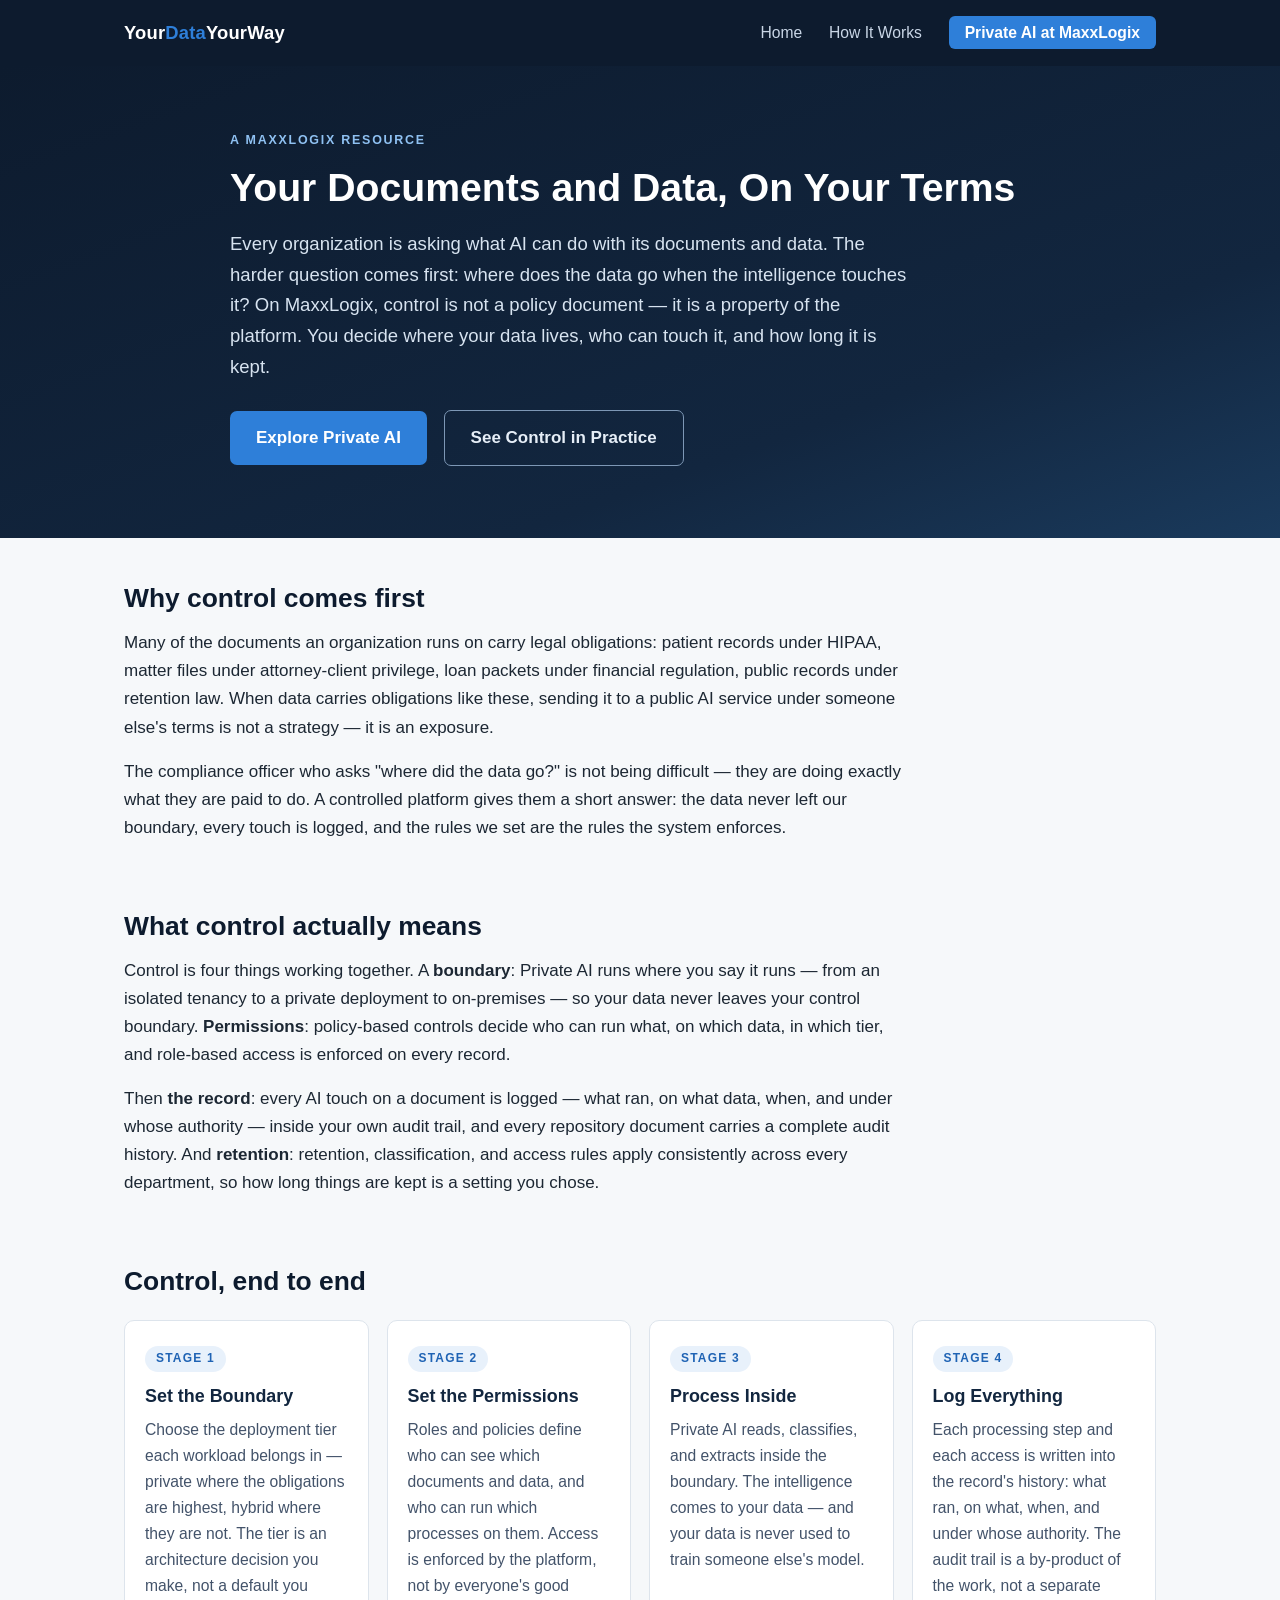
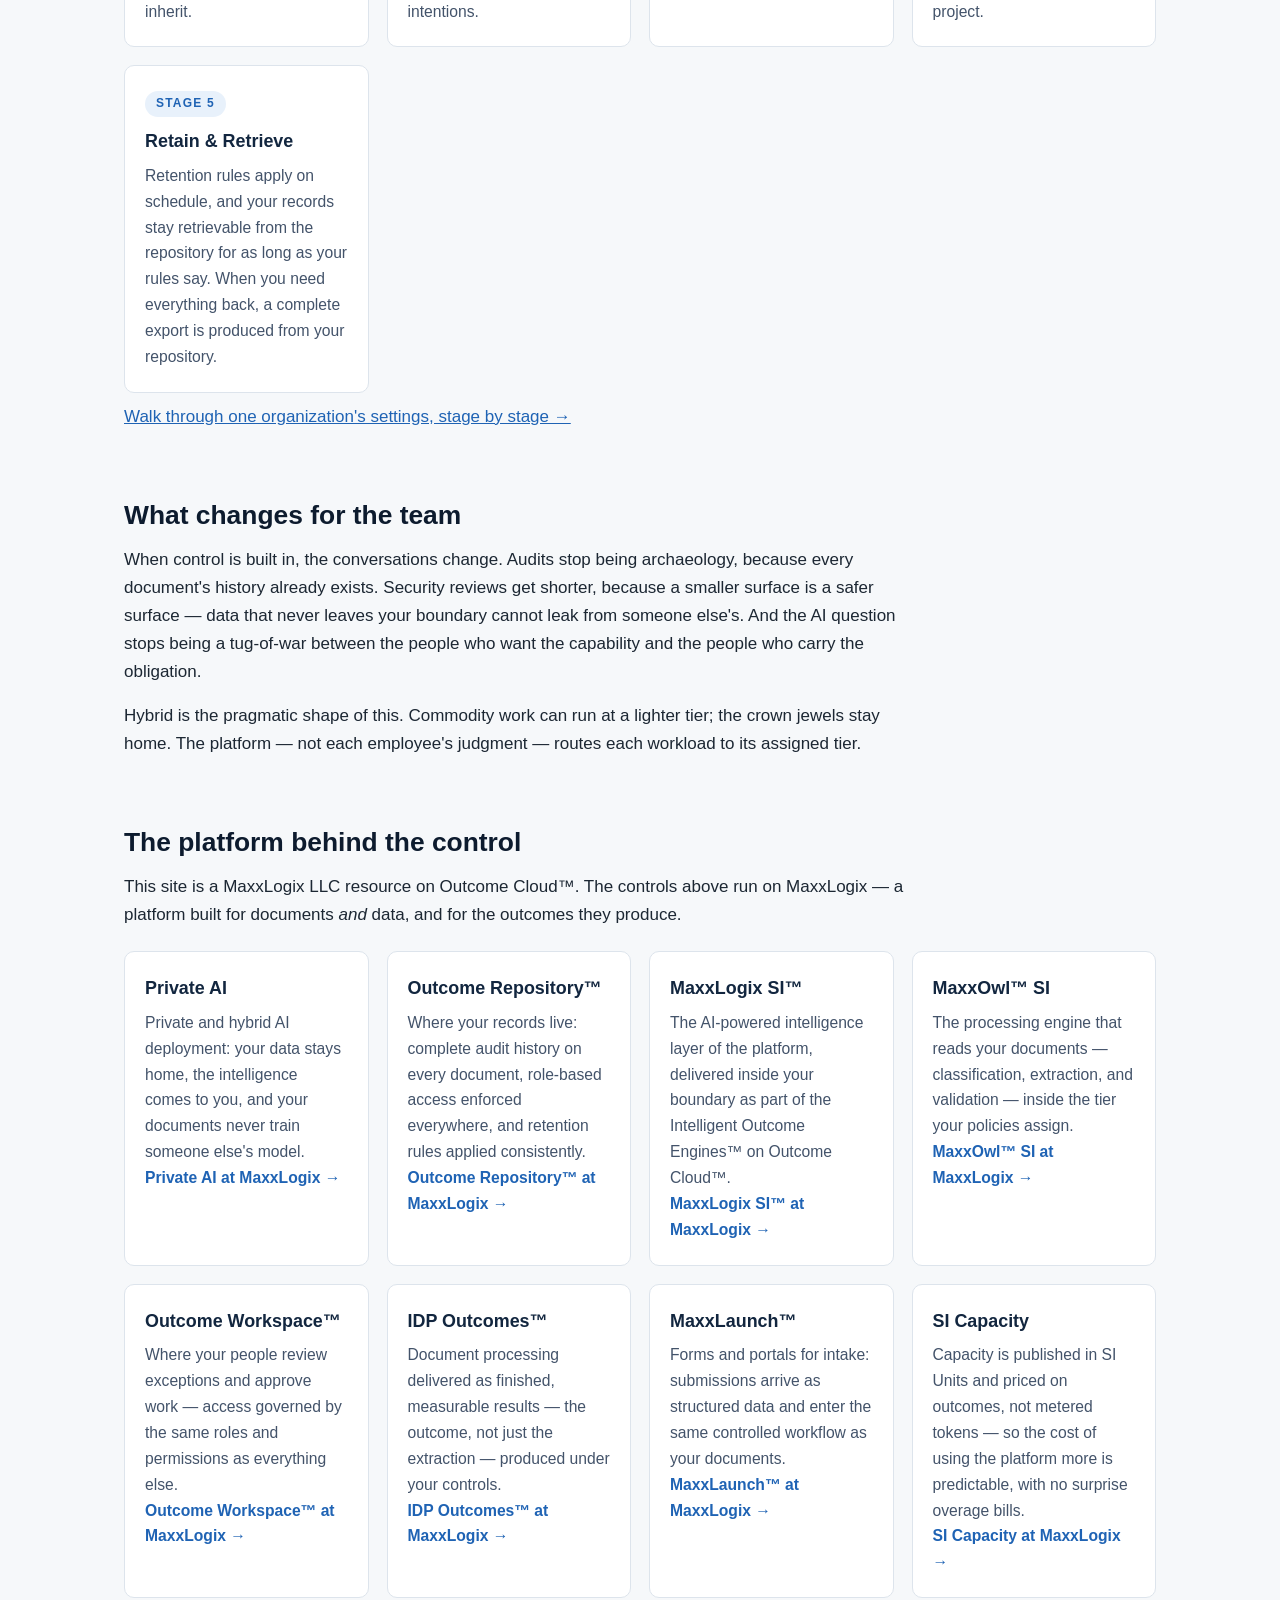
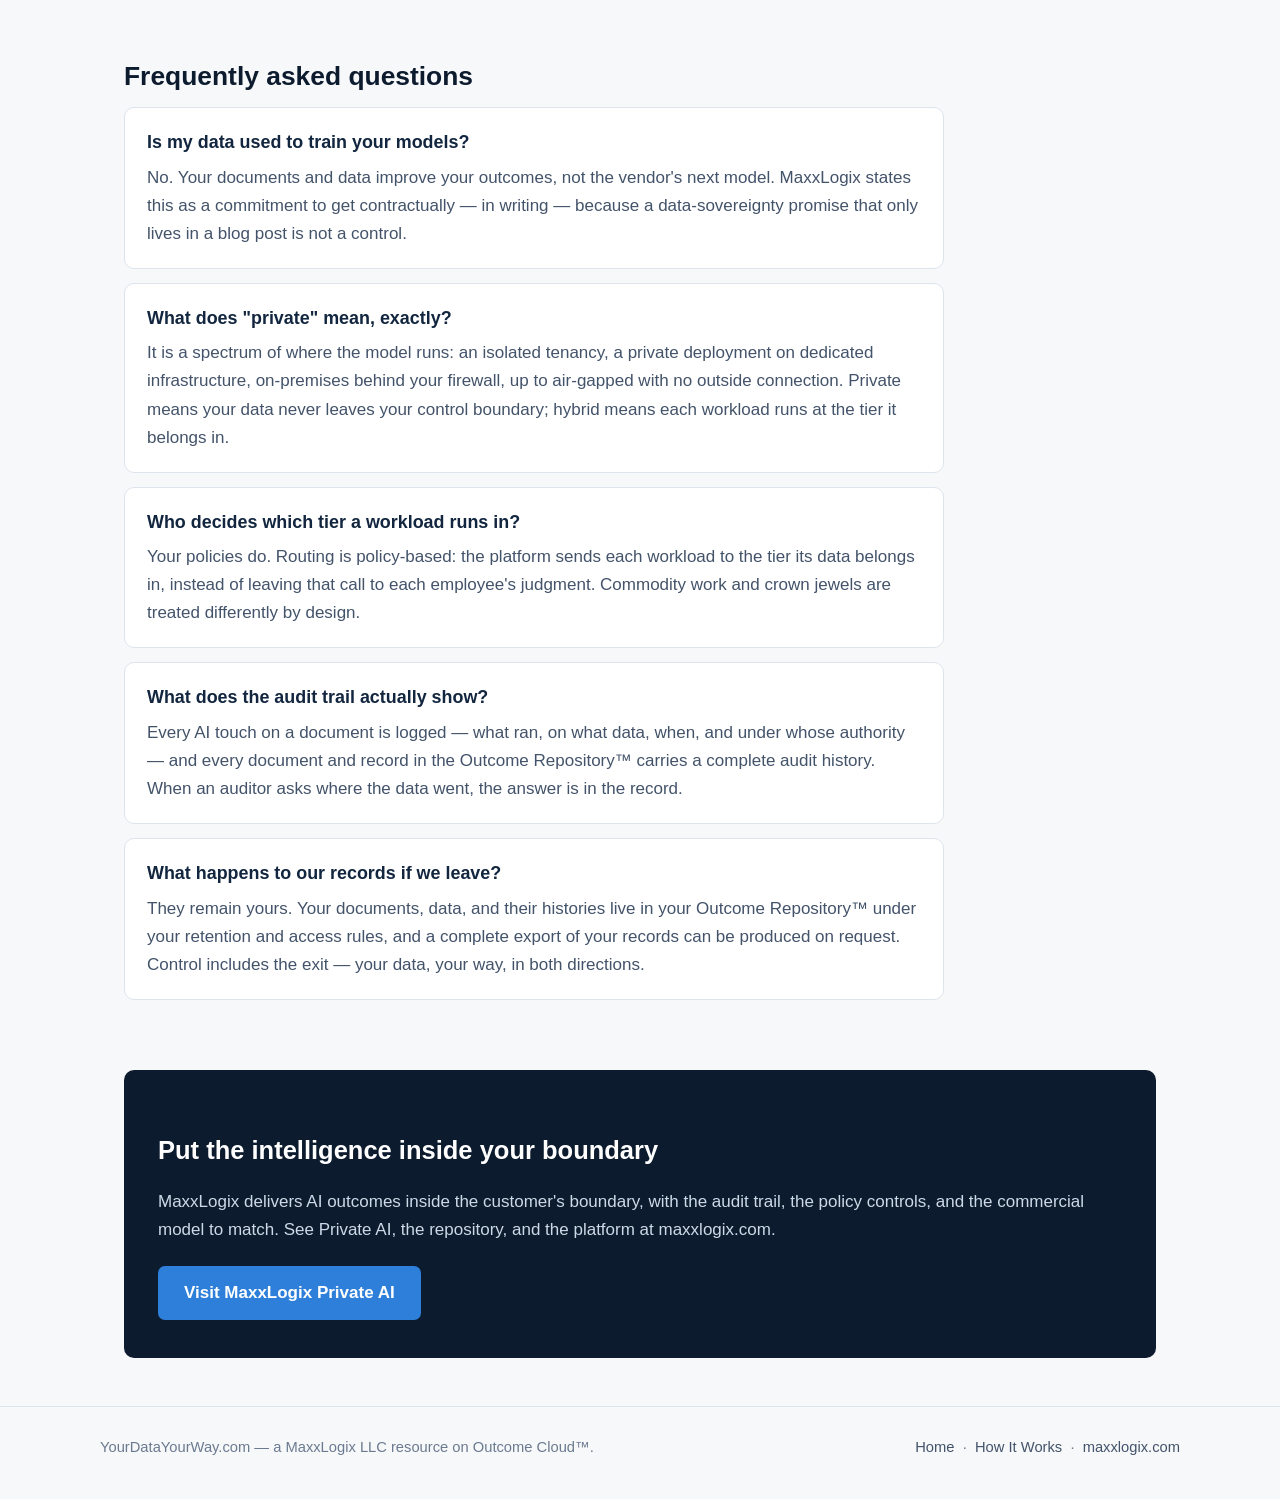
==== index.html @ 29b24632 "Add files via upload" ====
<!DOCTYPE html>
<html lang="en">
<head>
<meta charset="UTF-8">
<meta name="viewport" content="width=device-width, initial-scale=1.0">
<title>Your Data, Your Way: Data Control and Private AI | Your Data Your Way</title>
<meta name="description" content="Your documents and data, on your terms: permissions, retention, audit history, and Private AI that runs inside your boundary on MaxxLogix Outcome Cloud.">
<link rel="canonical" href="https://yourdatayourway.com/">
<meta property="og:type" content="website">
<meta property="og:site_name" content="Your Data Your Way">
<meta property="og:title" content="Your Data, Your Way: Data Control and Private AI">
<meta property="og:description" content="Who can see what, how long records are kept, and where the intelligence runs — data control as a property of the platform, with Private AI inside your boundary.">
<meta property="og:url" content="https://yourdatayourway.com/">
<meta name="twitter:card" content="summary">
<link rel="stylesheet" href="style.css">
</head>
<body>

<header class="site-header">
  <div class="header-inner">
    <a class="wordmark" href="index.html">Your<span>Data</span>YourWay</a>
    <nav class="main-nav">
      <a href="index.html">Home</a>
      <a href="how-it-works.html">How It Works</a>
      <a class="nav-cta" href="https://maxxlogix.com/private-ai/">Private AI at MaxxLogix</a>
    </nav>
  </div>
</header>

<div class="hero">
  <div class="hero-inner">
    <p class="eyebrow">A MaxxLogix Resource</p>
    <h1>Your Documents and Data, On Your Terms</h1>
    <p class="lede">Every organization is asking what AI can do with its documents and data. The harder question comes first: where does the data go when the intelligence touches it? On MaxxLogix, control is not a policy document — it is a property of the platform. You decide where your data lives, who can touch it, and how long it is kept.</p>
    <a class="btn" href="https://maxxlogix.com/private-ai/">Explore Private AI</a>
    <a class="btn ghost" href="how-it-works.html">See Control in Practice</a>
  </div>
</div>

<main>

  <section>
    <h2>Why control comes first</h2>
    <p>Many of the documents an organization runs on carry legal obligations: patient records under HIPAA, matter files under attorney-client privilege, loan packets under financial regulation, public records under retention law. When data carries obligations like these, sending it to a public AI service under someone else's terms is not a strategy — it is an exposure.</p>
    <p>The compliance officer who asks "where did the data go?" is not being difficult — they are doing exactly what they are paid to do. A controlled platform gives them a short answer: the data never left our boundary, every touch is logged, and the rules we set are the rules the system enforces.</p>
  </section>

  <section>
    <h2>What control actually means</h2>
    <p>Control is four things working together. A <strong>boundary</strong>: Private AI runs where you say it runs — from an isolated tenancy to a private deployment to on-premises — so your data never leaves your control boundary. <strong>Permissions</strong>: policy-based controls decide who can run what, on which data, in which tier, and role-based access is enforced on every record.</p>
    <p>Then <strong>the record</strong>: every AI touch on a document is logged — what ran, on what data, when, and under whose authority — inside your own audit trail, and every repository document carries a complete audit history. And <strong>retention</strong>: retention, classification, and access rules apply consistently across every department, so how long things are kept is a setting you chose.</p>
  </section>

  <section>
    <h2>Control, end to end</h2>
    <div class="grid">
      <div class="card">
        <span class="step">Stage 1</span>
        <h3>Set the Boundary</h3>
        <p>Choose the deployment tier each workload belongs in — private where the obligations are highest, hybrid where they are not. The tier is an architecture decision you make, not a default you inherit.</p>
      </div>
      <div class="card">
        <span class="step">Stage 2</span>
        <h3>Set the Permissions</h3>
        <p>Roles and policies define who can see which documents and data, and who can run which processes on them. Access is enforced by the platform, not by everyone's good intentions.</p>
      </div>
      <div class="card">
        <span class="step">Stage 3</span>
        <h3>Process Inside</h3>
        <p>Private AI reads, classifies, and extracts inside the boundary. The intelligence comes to your data — and your data is never used to train someone else's model.</p>
      </div>
      <div class="card">
        <span class="step">Stage 4</span>
        <h3>Log Everything</h3>
        <p>Each processing step and each access is written into the record's history: what ran, on what, when, and under whose authority. The audit trail is a by-product of the work, not a separate project.</p>
      </div>
      <div class="card">
        <span class="step">Stage 5</span>
        <h3>Retain &amp; Retrieve</h3>
        <p>Retention rules apply on schedule, and your records stay retrievable from the repository for as long as your rules say. When you need everything back, a complete export is produced from your repository.</p>
      </div>
    </div>
    <p><a href="how-it-works.html">Walk through one organization's settings, stage by stage &rarr;</a></p>
  </section>

  <section>
    <h2>What changes for the team</h2>
    <p>When control is built in, the conversations change. Audits stop being archaeology, because every document's history already exists. Security reviews get shorter, because a smaller surface is a safer surface — data that never leaves your boundary cannot leak from someone else's. And the AI question stops being a tug-of-war between the people who want the capability and the people who carry the obligation.</p>
    <p>Hybrid is the pragmatic shape of this. Commodity work can run at a lighter tier; the crown jewels stay home. The platform — not each employee's judgment — routes each workload to its assigned tier.</p>
  </section>

  <section>
    <h2>The platform behind the control</h2>
    <p class="narrow">This site is a MaxxLogix LLC resource on Outcome Cloud&trade;. The controls above run on MaxxLogix — a platform built for documents <em>and</em> data, and for the outcomes they produce.</p>
    <div class="grid">
      <div class="card">
        <h3>Private AI</h3>
        <p>Private and hybrid AI deployment: your data stays home, the intelligence comes to you, and your documents never train someone else's model.</p>
        <p><a href="https://maxxlogix.com/private-ai/">Private AI at MaxxLogix &rarr;</a></p>
      </div>
      <div class="card">
        <h3>Outcome Repository&trade;</h3>
        <p>Where your records live: complete audit history on every document, role-based access enforced everywhere, and retention rules applied consistently.</p>
        <p><a href="https://maxxlogix.com/outcome-repository/">Outcome Repository&trade; at MaxxLogix &rarr;</a></p>
      </div>
      <div class="card">
        <h3>MaxxLogix SI&trade;</h3>
        <p>The AI-powered intelligence layer of the platform, delivered inside your boundary as part of the Intelligent Outcome Engines&trade; on Outcome Cloud&trade;.</p>
        <p><a href="https://maxxlogix.com/maxxlogix-si/">MaxxLogix SI&trade; at MaxxLogix &rarr;</a></p>
      </div>
      <div class="card">
        <h3>MaxxOwl&trade; SI</h3>
        <p>The processing engine that reads your documents — classification, extraction, and validation — inside the tier your policies assign.</p>
        <p><a href="https://maxxlogix.com/maxxowl-si/">MaxxOwl&trade; SI at MaxxLogix &rarr;</a></p>
      </div>
      <div class="card">
        <h3>Outcome Workspace&trade;</h3>
        <p>Where your people review exceptions and approve work — access governed by the same roles and permissions as everything else.</p>
        <p><a href="https://maxxlogix.com/outcome-workspace/">Outcome Workspace&trade; at MaxxLogix &rarr;</a></p>
      </div>
      <div class="card">
        <h3>IDP Outcomes&trade;</h3>
        <p>Document processing delivered as finished, measurable results — the outcome, not just the extraction — produced under your controls.</p>
        <p><a href="https://maxxlogix.com/idp-outcomes/">IDP Outcomes&trade; at MaxxLogix &rarr;</a></p>
      </div>
      <div class="card">
        <h3>MaxxLaunch&trade;</h3>
        <p>Forms and portals for intake: submissions arrive as structured data and enter the same controlled workflow as your documents.</p>
        <p><a href="https://maxxlogix.com/maxxlaunch/">MaxxLaunch&trade; at MaxxLogix &rarr;</a></p>
      </div>
      <div class="card">
        <h3>SI Capacity</h3>
        <p>Capacity is published in SI Units and priced on outcomes, not metered tokens — so the cost of using the platform more is predictable, with no surprise overage bills.</p>
        <p><a href="https://maxxlogix.com/si-capacity/">SI Capacity at MaxxLogix &rarr;</a></p>
      </div>
    </div>
  </section>

  <section>
    <h2>Frequently asked questions</h2>

    <div class="faq-item">
      <h3>Is my data used to train your models?</h3>
      <p>No. Your documents and data improve your outcomes, not the vendor's next model. MaxxLogix states this as a commitment to get contractually — in writing — because a data-sovereignty promise that only lives in a blog post is not a control.</p>
    </div>

    <div class="faq-item">
      <h3>What does "private" mean, exactly?</h3>
      <p>It is a spectrum of where the model runs: an isolated tenancy, a private deployment on dedicated infrastructure, on-premises behind your firewall, up to air-gapped with no outside connection. Private means your data never leaves your control boundary; hybrid means each workload runs at the tier it belongs in.</p>
    </div>

    <div class="faq-item">
      <h3>Who decides which tier a workload runs in?</h3>
      <p>Your policies do. Routing is policy-based: the platform sends each workload to the tier its data belongs in, instead of leaving that call to each employee's judgment. Commodity work and crown jewels are treated differently by design.</p>
    </div>

    <div class="faq-item">
      <h3>What does the audit trail actually show?</h3>
      <p>Every AI touch on a document is logged — what ran, on what data, when, and under whose authority — and every document and record in the Outcome Repository&trade; carries a complete audit history. When an auditor asks where the data went, the answer is in the record.</p>
    </div>

    <div class="faq-item">
      <h3>What happens to our records if we leave?</h3>
      <p>They remain yours. Your documents, data, and their histories live in your Outcome Repository&trade; under your retention and access rules, and a complete export of your records can be produced on request. Control includes the exit — your data, your way, in both directions.</p>
    </div>
  </section>

  <div class="cta-band">
    <h2>Put the intelligence inside your boundary</h2>
    <p>MaxxLogix delivers AI outcomes inside the customer's boundary, with the audit trail, the policy controls, and the commercial model to match. See Private AI, the repository, and the platform at maxxlogix.com.</p>
    <a class="btn" href="https://maxxlogix.com/private-ai/">Visit MaxxLogix Private AI</a>
  </div>

</main>

<footer class="site-footer">
  <div class="footer-inner">
    <span>YourDataYourWay.com — a MaxxLogix LLC resource on Outcome Cloud&trade;.</span>
    <span><a href="index.html">Home</a> &nbsp;·&nbsp; <a href="how-it-works.html">How It Works</a> &nbsp;·&nbsp; <a href="https://maxxlogix.com">maxxlogix.com</a></span>
  </div>
</footer>

</body>
</html>
---- style.css ----
/* Your Data Your Way — microsite styles
   Palette: deep navy / slate with a single steel-blue accent.
   No external assets. System font stack only. */

:root {
  --navy: #0d1b2e;
  --navy-2: #12263f;
  --slate: #43536a;
  --slate-light: #6b7a8f;
  --ink: #1c2733;
  --bg: #f6f8fa;
  --card: #ffffff;
  --line: #dde4ec;
  --accent: #2e7fd9;
  --accent-dark: #1f63b4;
  --radius: 10px;
}

* { box-sizing: border-box; }

html { scroll-behavior: smooth; }

body {
  margin: 0;
  font-family: -apple-system, BlinkMacSystemFont, "Segoe UI", Roboto,
    "Helvetica Neue", Arial, sans-serif;
  color: var(--ink);
  background: var(--bg);
  line-height: 1.65;
  font-size: 17px;
}

a { color: var(--accent-dark); }
a:hover { color: var(--accent); }

/* ---------- Header ---------- */
.site-header {
  background: var(--navy);
  color: #fff;
}
.header-inner {
  max-width: 1080px;
  margin: 0 auto;
  padding: 18px 24px;
  display: flex;
  flex-wrap: wrap;
  align-items: center;
  justify-content: space-between;
  gap: 12px;
}
.wordmark {
  color: #fff;
  text-decoration: none;
  font-weight: 700;
  font-size: 1.15rem;
  letter-spacing: 0.01em;
}
.wordmark span { color: var(--accent); }
.main-nav a {
  color: #c9d6e6;
  text-decoration: none;
  margin-left: 22px;
  font-size: 0.98rem;
}
.main-nav a:hover { color: #fff; }
.main-nav a.nav-cta {
  background: var(--accent);
  color: #fff;
  padding: 8px 16px;
  border-radius: 6px;
  font-weight: 600;
}
.main-nav a.nav-cta:hover { background: var(--accent-dark); }

/* ---------- Hero ---------- */
.hero {
  background: linear-gradient(160deg, var(--navy) 0%, var(--navy-2) 70%, #1a3a5c 100%);
  color: #fff;
  padding: 64px 24px 72px;
}
.hero-inner { max-width: 820px; margin: 0 auto; }
.hero .eyebrow {
  text-transform: uppercase;
  letter-spacing: 0.14em;
  font-size: 0.78rem;
  font-weight: 700;
  color: #8fc1f2;
  margin: 0 0 14px;
}
.hero h1 {
  font-size: 2.45rem;
  line-height: 1.18;
  margin: 0 0 18px;
  font-weight: 750;
}
.hero p.lede {
  font-size: 1.16rem;
  color: #d7e3f0;
  margin: 0 0 28px;
  max-width: 680px;
}
.btn {
  display: inline-block;
  background: var(--accent);
  color: #fff;
  text-decoration: none;
  font-weight: 600;
  padding: 13px 26px;
  border-radius: 7px;
  margin-right: 12px;
}
.btn:hover { background: var(--accent-dark); color: #fff; }
.btn.ghost {
  background: transparent;
  border: 1px solid #7d97b5;
  color: #e6eef7;
}
.btn.ghost:hover { border-color: #fff; color: #fff; }

/* ---------- Layout ---------- */
main { max-width: 1080px; margin: 0 auto; padding: 0 24px; }
section { padding: 44px 0 8px; }
section h2 {
  font-size: 1.65rem;
  line-height: 1.25;
  color: var(--navy);
  margin: 0 0 14px;
}
section h3 { color: var(--navy-2); margin: 0 0 8px; font-size: 1.12rem; }
section p { max-width: 780px; margin: 0 0 16px; }
.narrow { max-width: 780px; }

/* ---------- Stage / card grids ---------- */
.grid {
  display: grid;
  grid-template-columns: repeat(auto-fit, minmax(230px, 1fr));
  gap: 18px;
  margin: 22px 0 10px;
}
.card {
  background: var(--card);
  border: 1px solid var(--line);
  border-radius: var(--radius);
  padding: 22px 20px;
}
.card .step {
  display: inline-block;
  font-size: 0.75rem;
  font-weight: 700;
  letter-spacing: 0.1em;
  text-transform: uppercase;
  color: var(--accent-dark);
  background: #e8f1fb;
  border-radius: 20px;
  padding: 3px 11px;
  margin-bottom: 10px;
}
.card p { margin: 0; font-size: 0.98rem; color: var(--slate); }
.card h3 { margin-bottom: 6px; }
.card a { font-weight: 600; text-decoration: none; }
.card a:hover { text-decoration: underline; }

/* ---------- Deep-dive stage list (how it works) ---------- */
.stage-list { max-width: 820px; }
.stage-block {
  background: var(--card);
  border: 1px solid var(--line);
  border-left: 4px solid var(--accent);
  border-radius: var(--radius);
  padding: 22px 24px;
  margin-bottom: 16px;
}
.stage-block p { margin: 0 0 10px; }
.stage-block p:last-child { margin-bottom: 0; }

/* ---------- FAQ ---------- */
.faq-item {
  background: var(--card);
  border: 1px solid var(--line);
  border-radius: var(--radius);
  padding: 20px 22px;
  margin-bottom: 14px;
  max-width: 820px;
}
.faq-item h3 { margin-bottom: 6px; }
.faq-item p { margin: 0; color: var(--slate); }

/* ---------- CTA band ---------- */
.cta-band {
  background: var(--navy);
  color: #fff;
  border-radius: var(--radius);
  padding: 38px 34px;
  margin: 48px 0;
  text-align: left;
}
.cta-band h2 { color: #fff; margin-bottom: 10px; }
.cta-band p { color: #ccd9e8; margin-bottom: 22px; }

/* ---------- Footer ---------- */
.site-footer {
  border-top: 1px solid var(--line);
  margin-top: 24px;
  padding: 28px 24px 40px;
  color: var(--slate-light);
  font-size: 0.92rem;
}
.footer-inner {
  max-width: 1080px;
  margin: 0 auto;
  display: flex;
  flex-wrap: wrap;
  gap: 10px 28px;
  justify-content: space-between;
}
.site-footer a { color: var(--slate); text-decoration: none; }
.site-footer a:hover { text-decoration: underline; }

/* ---------- Breadcrumb (subpage) ---------- */
.crumb { padding: 22px 0 0; font-size: 0.92rem; color: var(--slate-light); }
.crumb a { text-decoration: none; }
.crumb a:hover { text-decoration: underline; }
.page-head { padding-top: 18px; }
.page-head h1 { font-size: 2.05rem; color: var(--navy); line-height: 1.22; margin: 0 0 12px; }
.page-head p.lede { font-size: 1.1rem; color: var(--slate); max-width: 760px; }

/* ---------- Responsive ---------- */
@media (max-width: 640px) {
  body { font-size: 16px; }
  .hero { padding: 44px 20px 52px; }
  .hero h1 { font-size: 1.85rem; }
  .page-head h1 { font-size: 1.6rem; }
  section h2 { font-size: 1.4rem; }
  .main-nav a { margin-left: 14px; }
  .btn { display: block; text-align: center; margin: 0 0 10px; }
  .cta-band { padding: 28px 22px; }
}
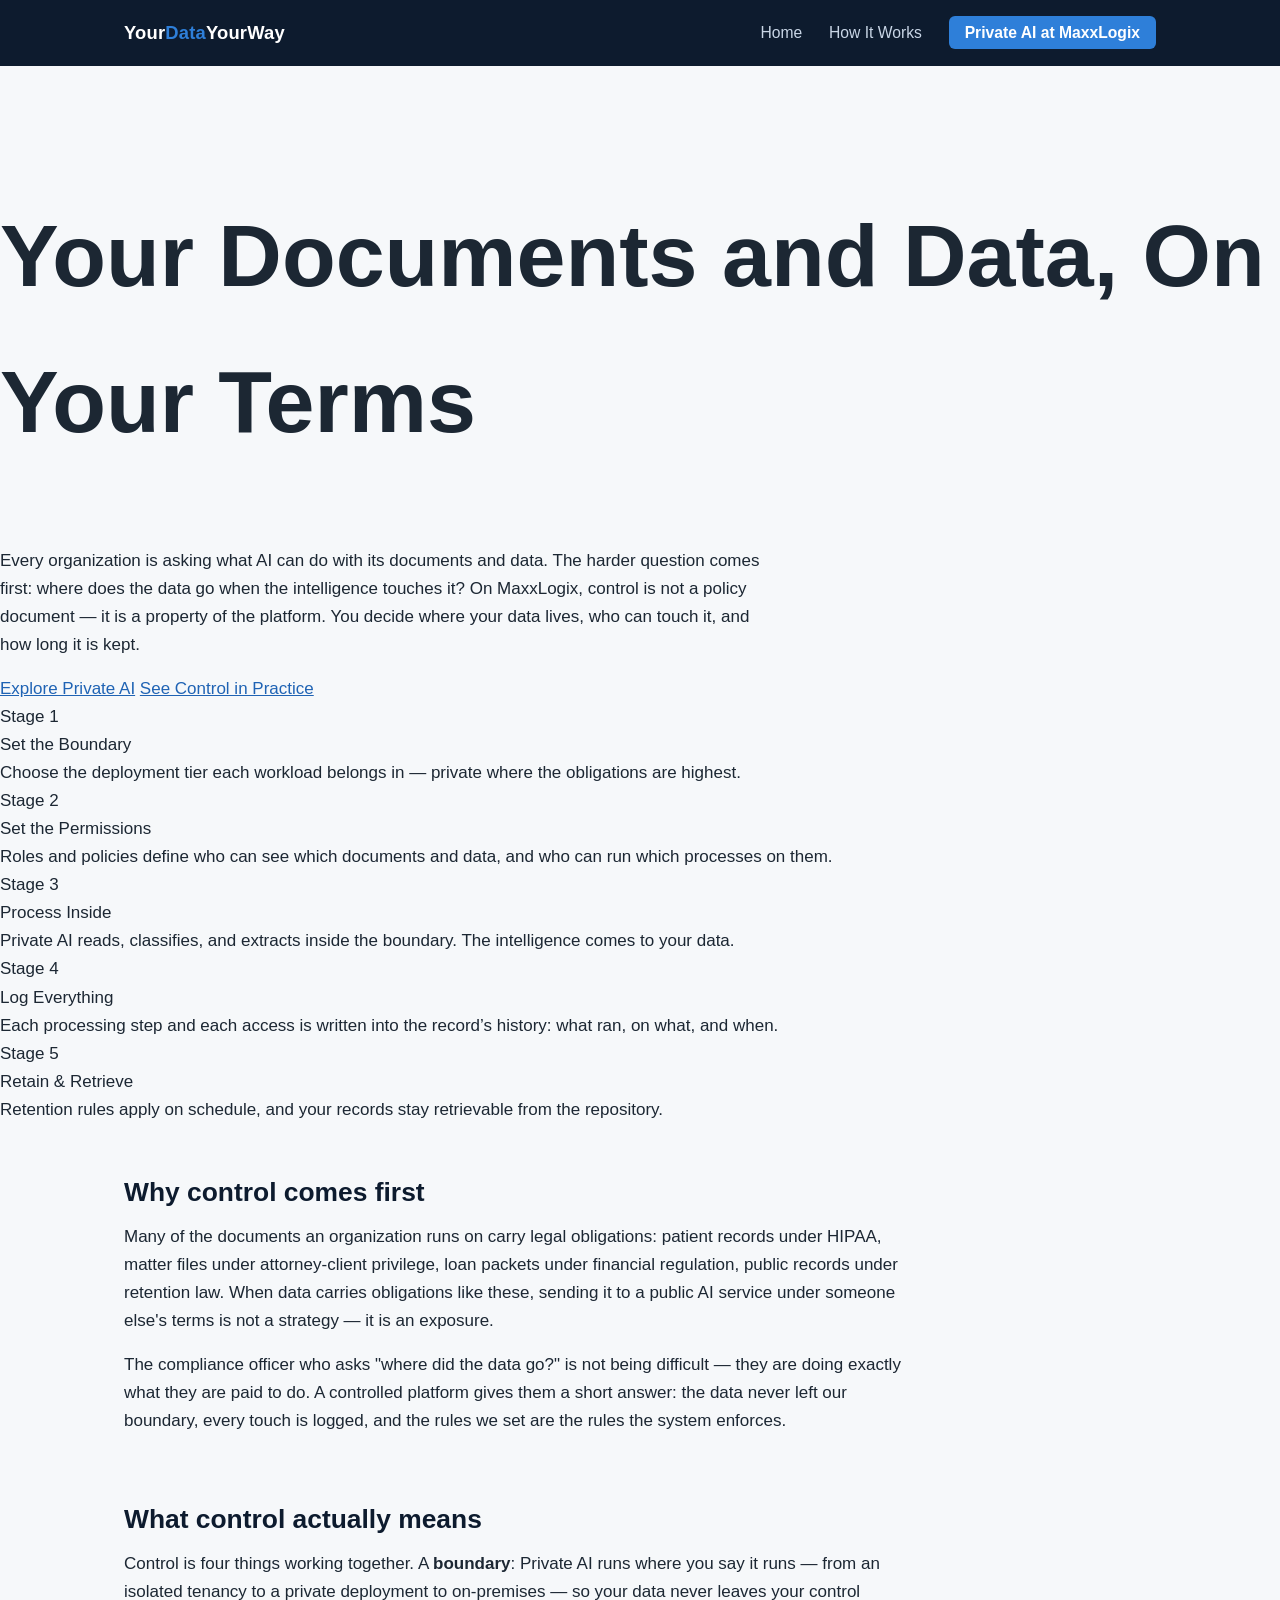
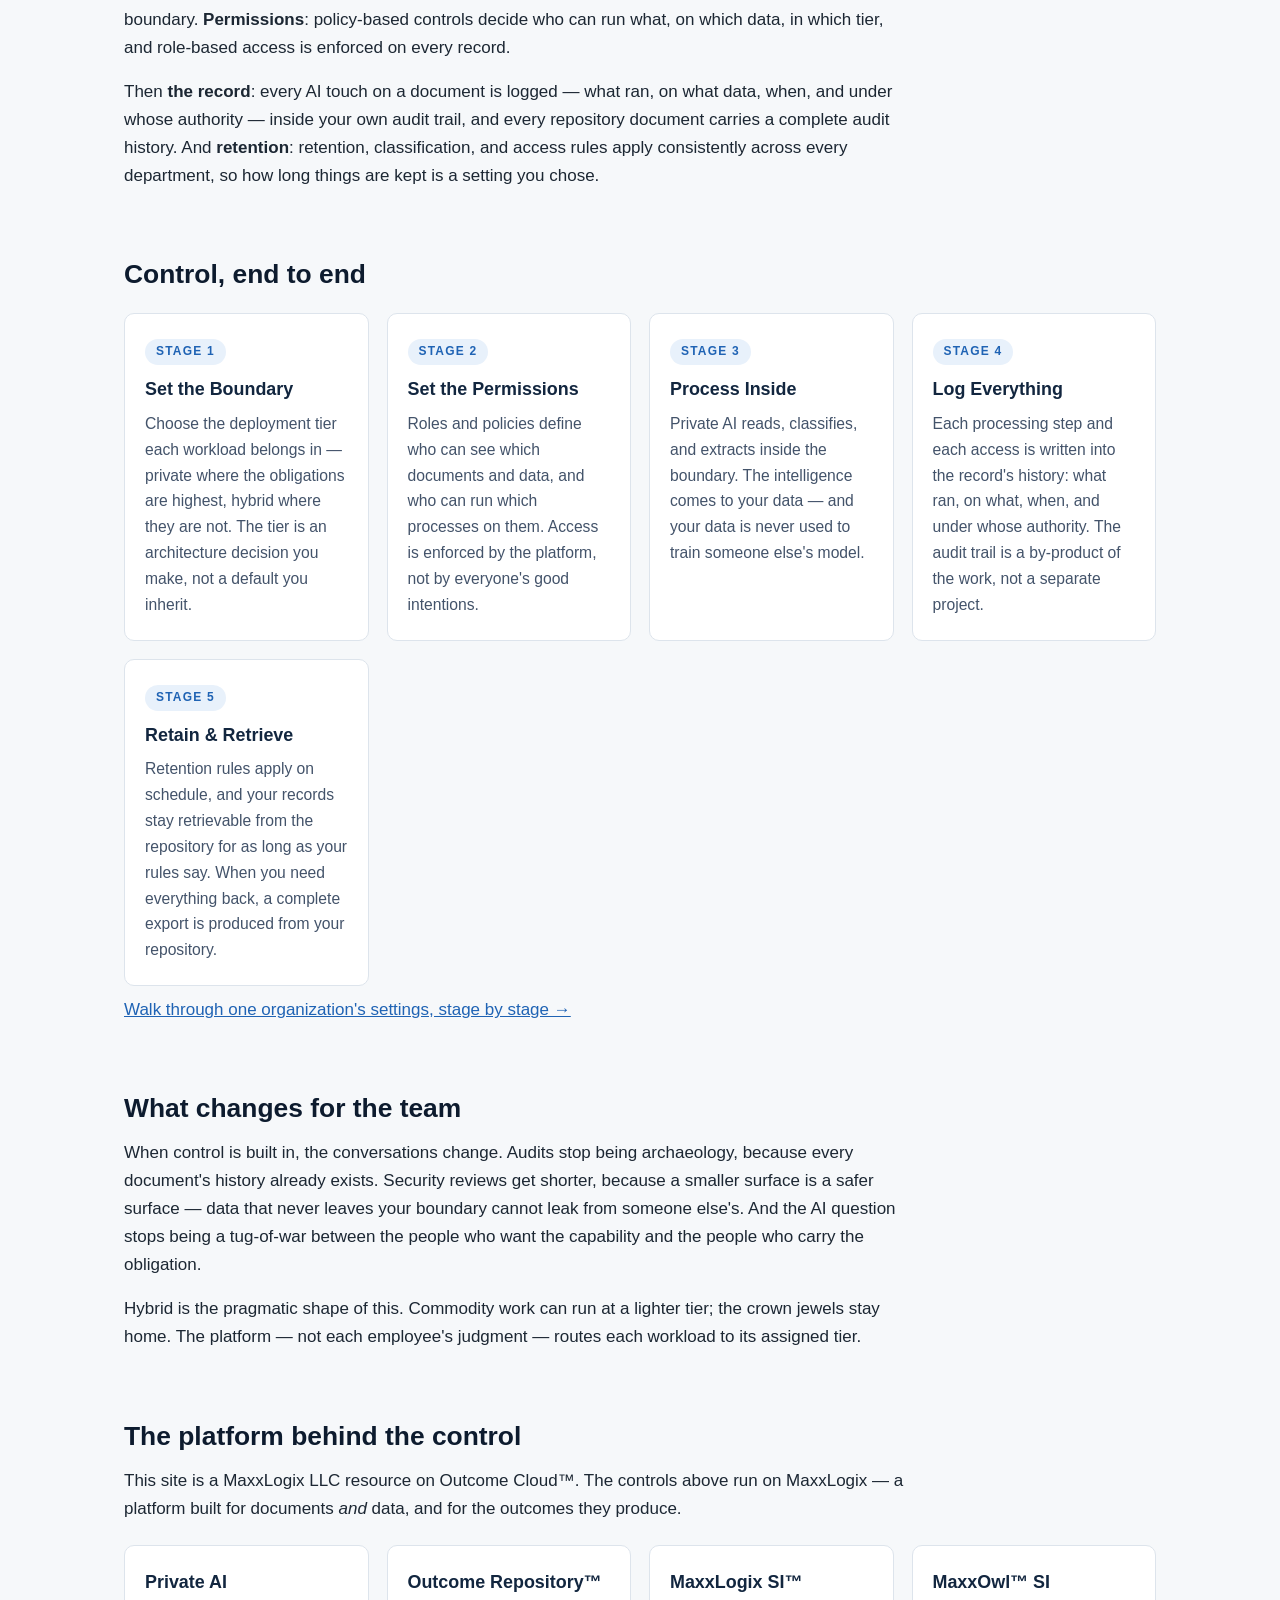
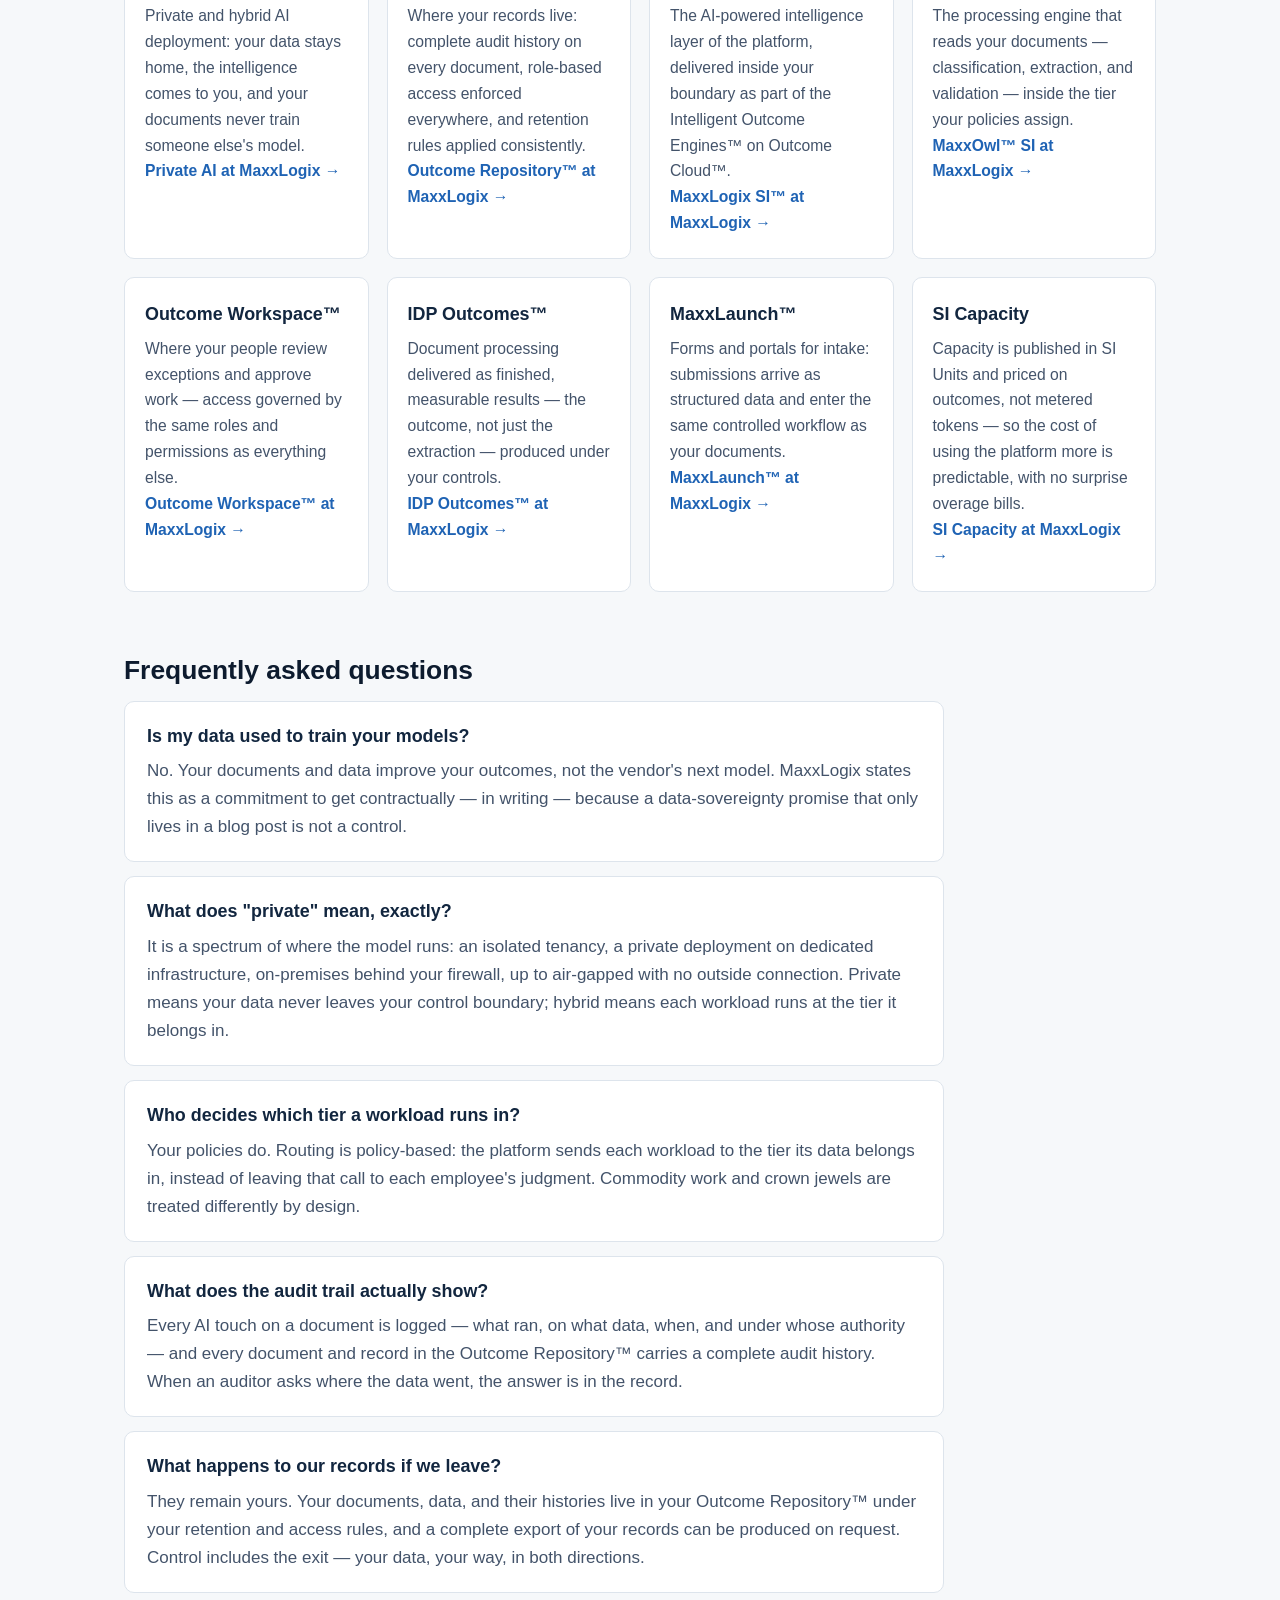
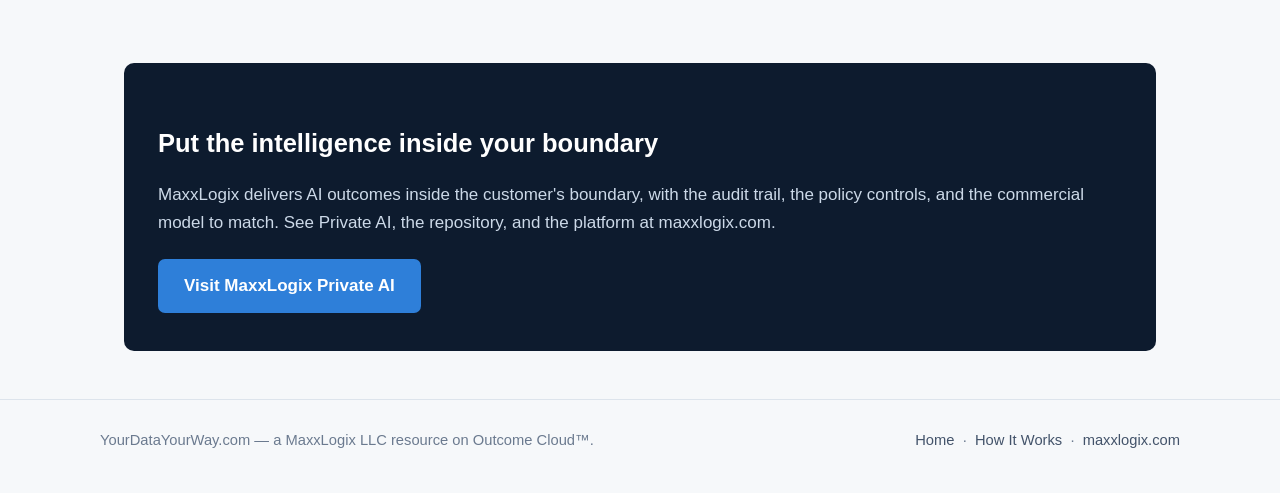
==== commit 600ffc46: "Hero refresh: bold hero redesign (approved 2026-11-17)" ====
--- a/index.html
+++ b/index.html
@@ -27,15 +27,27 @@
   </div>
 </header>
 
-<div class="hero">
-  <div class="hero-inner">
-    <p class="eyebrow">A MaxxLogix Resource</p>
-    <h1>Your Documents and Data, On Your Terms</h1>
-    <p class="lede">Every organization is asking what AI can do with its documents and data. The harder question comes first: where does the data go when the intelligence touches it? On MaxxLogix, control is not a policy document — it is a property of the platform. You decide where your data lives, who can touch it, and how long it is kept.</p>
-    <a class="btn" href="https://maxxlogix.com/private-ai/">Explore Private AI</a>
-    <a class="btn ghost" href="how-it-works.html">See Control in Practice</a>
+<section class="bh">
+  <div class="bh-wrap">
+    <div class="bh-grid">
+      <div>
+        <h1 class="bh-h1" style="font-size:88px">Your Documents and Data, <span class="bh-a">On Your Terms</span></h1>
+        <p class="bh-lede">Every organization is asking what AI can do with its documents and data. The harder question comes first: where does the data go when the intelligence touches it? On MaxxLogix, control is not a policy document — it is a property of the platform. You decide where your data lives, who can touch it, and how long it is kept.</p>
+        <div class="bh-actions">
+          <a class="bh-btn" href="https://maxxlogix.com/private-ai/">Explore Private AI</a>
+          <a class="bh-link2" href="how-it-works.html">See Control in Practice</a>
+        </div>
+      </div>
+      <div class="bh-path" aria-label="The path, end to end">
+        <div class="bh-stage bh-s1"><div class="bh-n">Stage 1</div><div class="bh-t">Set the Boundary</div><div class="bh-d">Choose the deployment tier each workload belongs in — private where the obligations are highest.</div></div>
+        <div class="bh-stage bh-s2"><div class="bh-n">Stage 2</div><div class="bh-t">Set the Permissions</div><div class="bh-d">Roles and policies define who can see which documents and data, and who can run which processes on them.</div></div>
+        <div class="bh-stage bh-s3"><div class="bh-n">Stage 3</div><div class="bh-t">Process Inside</div><div class="bh-d">Private AI reads, classifies, and extracts inside the boundary. The intelligence comes to your data.</div></div>
+        <div class="bh-stage bh-s4"><div class="bh-n">Stage 4</div><div class="bh-t">Log Everything</div><div class="bh-d">Each processing step and each access is written into the record&rsquo;s history: what ran, on what, and when.</div></div>
+        <div class="bh-stage bh-s5"><div class="bh-n">Stage 5</div><div class="bh-t">Retain &amp; Retrieve</div><div class="bh-d">Retention rules apply on schedule, and your records stay retrievable from the repository.</div></div>
+      </div>
+    </div>
   </div>
-</div>
+</section>
 
 <main>
 
